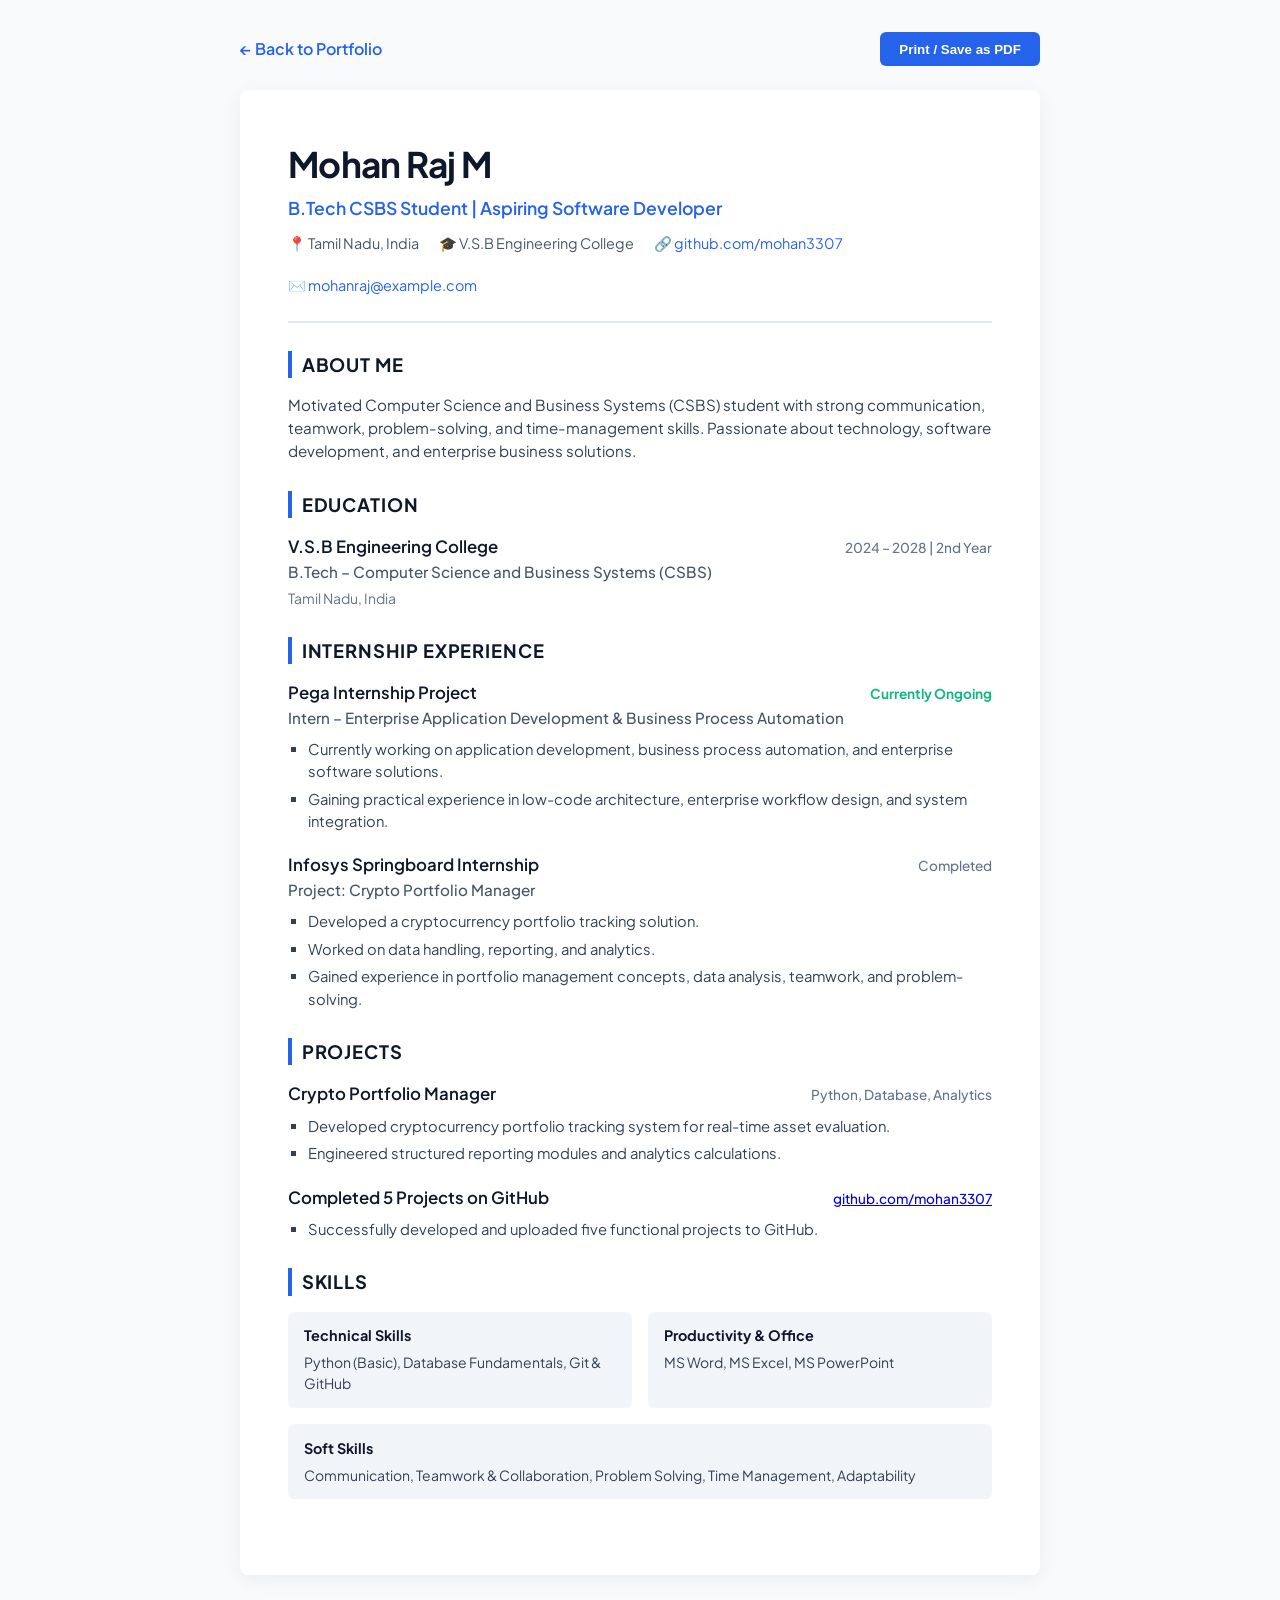
==== assets/resume.html @ 441d29d5 "Initial commit: Mohan Raj M Modern Responsive Portfolio Website" ====
<!DOCTYPE html>
<html lang="en">
<head>
  <meta charset="UTF-8" />
  <meta name="viewport" content="width=device-width, initial-scale=1.0" />
  <title>Mohan Raj M - Resume</title>
  <style>
    @import url('https://fonts.googleapis.com/css2?family=Plus+Jakarta+Sans:wght@400;500;600;700;800&family=JetBrains+Mono:wght@400;500&display=swap');
    
    * {
      box-sizing: border-box;
      margin: 0;
      padding: 0;
    }
    body {
      font-family: 'Plus Jakarta Sans', sans-serif;
      background: #f8fafc;
      color: #1e293b;
      line-height: 1.5;
      padding: 2rem 1rem;
    }
    .resume-container {
      max-width: 800px;
      margin: 0 auto;
      background: #ffffff;
      padding: 3rem;
      border-radius: 8px;
      box-shadow: 0 4px 20px rgba(0,0,0,0.06);
    }
    header {
      border-bottom: 2px solid #e2e8f0;
      padding-bottom: 1.5rem;
      margin-bottom: 1.75rem;
    }
    h1 {
      font-size: 2.2rem;
      color: #0f172a;
      letter-spacing: -0.02em;
    }
    .title-sub {
      font-size: 1.1rem;
      color: #2563eb;
      font-weight: 600;
      margin-top: 0.25rem;
    }
    .contact-row {
      display: flex;
      flex-wrap: wrap;
      gap: 1.25rem;
      margin-top: 0.75rem;
      font-size: 0.9rem;
      color: #475569;
    }
    .contact-row a {
      color: #2563eb;
      text-decoration: none;
    }
    section {
      margin-bottom: 1.75rem;
    }
    h2 {
      font-size: 1.15rem;
      text-transform: uppercase;
      letter-spacing: 0.05em;
      color: #0f172a;
      border-left: 4px solid #2563eb;
      padding-left: 0.6rem;
      margin-bottom: 1rem;
    }
    .exp-item, .edu-item {
      margin-bottom: 1.25rem;
    }
    .exp-header, .edu-header {
      display: flex;
      justify-content: space-between;
      align-items: baseline;
      font-weight: 600;
      color: #0f172a;
      font-size: 1.05rem;
    }
    .role {
      color: #475569;
      font-size: 0.95rem;
      font-weight: 500;
      margin-top: 0.1rem;
    }
    .date-badge {
      font-size: 0.85rem;
      color: #64748b;
      font-weight: 500;
    }
    ul {
      list-style-type: square;
      padding-left: 1.25rem;
      margin-top: 0.5rem;
      color: #334155;
      font-size: 0.925rem;
    }
    li {
      margin-bottom: 0.35rem;
    }
    .skills-grid {
      display: grid;
      grid-template-columns: 1fr 1fr;
      gap: 1rem;
    }
    .skill-category {
      background: #f1f5f9;
      padding: 0.85rem 1rem;
      border-radius: 6px;
    }
    .skill-category strong {
      display: block;
      color: #0f172a;
      font-size: 0.9rem;
      margin-bottom: 0.35rem;
    }
    .skill-category p {
      font-size: 0.875rem;
      color: #334155;
    }
    .print-bar {
      max-width: 800px;
      margin: 0 auto 1.5rem;
      display: flex;
      justify-content: space-between;
      align-items: center;
    }
    .btn-print {
      background: #2563eb;
      color: #ffffff;
      border: none;
      padding: 0.6rem 1.2rem;
      border-radius: 6px;
      font-weight: 600;
      cursor: pointer;
    }
    @media print {
      body {
        background: #ffffff;
        padding: 0;
      }
      .resume-container {
        box-shadow: none;
        padding: 0;
        max-width: 100%;
      }
      .print-bar {
        display: none;
      }
    }
  </style>
</head>
<body>
  <div class="print-bar">
    <a href="../index.html" style="color: #2563eb; text-decoration: none; font-weight: 600;">&larr; Back to Portfolio</a>
    <button class="btn-print" onclick="window.print()">Print / Save as PDF</button>
  </div>

  <div class="resume-container">
    <header>
      <h1>Mohan Raj M</h1>
      <div class="title-sub">B.Tech CSBS Student | Aspiring Software Developer</div>
      <div class="contact-row">
        <span>📍 Tamil Nadu, India</span>
        <span>🎓 V.S.B Engineering College</span>
        <span>🔗 <a href="https://github.com/mohan3307" target="_blank">github.com/mohan3307</a></span>
        <span>✉️ <a href="mailto:mohanraj@example.com">mohanraj@example.com</a></span>
      </div>
    </header>

    <section>
      <h2>About Me</h2>
      <p style="font-size: 0.95rem; color: #334155;">
        Motivated Computer Science and Business Systems (CSBS) student with strong communication, teamwork, problem-solving, and time-management skills. Passionate about technology, software development, and enterprise business solutions.
      </p>
    </section>

    <section>
      <h2>Education</h2>
      <div class="edu-item">
        <div class="edu-header">
          <span>V.S.B Engineering College</span>
          <span class="date-badge">2024 – 2028 | 2nd Year</span>
        </div>
        <div class="role">B.Tech – Computer Science and Business Systems (CSBS)</div>
        <p style="font-size: 0.875rem; color: #64748b; margin-top: 0.25rem;">Tamil Nadu, India</p>
      </div>
    </section>

    <section>
      <h2>Internship Experience</h2>
      <div class="exp-item">
        <div class="exp-header">
          <span>Pega Internship Project</span>
          <span class="date-badge" style="color: #10b981; font-weight: 700;">Currently Ongoing</span>
        </div>
        <div class="role">Intern – Enterprise Application Development & Business Process Automation</div>
        <ul>
          <li>Currently working on application development, business process automation, and enterprise software solutions.</li>
          <li>Gaining practical experience in low-code architecture, enterprise workflow design, and system integration.</li>
        </ul>
      </div>

      <div class="exp-item">
        <div class="exp-header">
          <span>Infosys Springboard Internship</span>
          <span class="date-badge">Completed</span>
        </div>
        <div class="role">Project: Crypto Portfolio Manager</div>
        <ul>
          <li>Developed a cryptocurrency portfolio tracking solution.</li>
          <li>Worked on data handling, reporting, and analytics.</li>
          <li>Gained experience in portfolio management concepts, data analysis, teamwork, and problem-solving.</li>
        </ul>
      </div>
    </section>

    <section>
      <h2>Projects</h2>
      <div class="exp-item">
        <div class="exp-header">
          <span>Crypto Portfolio Manager</span>
          <span class="date-badge">Python, Database, Analytics</span>
        </div>
        <ul>
          <li>Developed cryptocurrency portfolio tracking system for real-time asset evaluation.</li>
          <li>Engineered structured reporting modules and analytics calculations.</li>
        </ul>
      </div>
      <div class="exp-item">
        <div class="exp-header">
          <span>Completed 5 Projects on GitHub</span>
          <span class="date-badge"><a href="https://github.com/mohan3307" target="_blank">github.com/mohan3307</a></span>
        </div>
        <ul>
          <li>Successfully developed and uploaded five functional projects to GitHub.</li>
        </ul>
      </div>
    </section>

    <section>
      <h2>Skills</h2>
      <div class="skills-grid">
        <div class="skill-category">
          <strong>Technical Skills</strong>
          <p>Python (Basic), Database Fundamentals, Git & GitHub</p>
        </div>
        <div class="skill-category">
          <strong>Productivity & Office</strong>
          <p>MS Word, MS Excel, MS PowerPoint</p>
        </div>
        <div class="skill-category" style="grid-column: span 2;">
          <strong>Soft Skills</strong>
          <p>Communication, Teamwork & Collaboration, Problem Solving, Time Management, Adaptability</p>
        </div>
      </div>
    </section>
  </div>
</body>
</html>
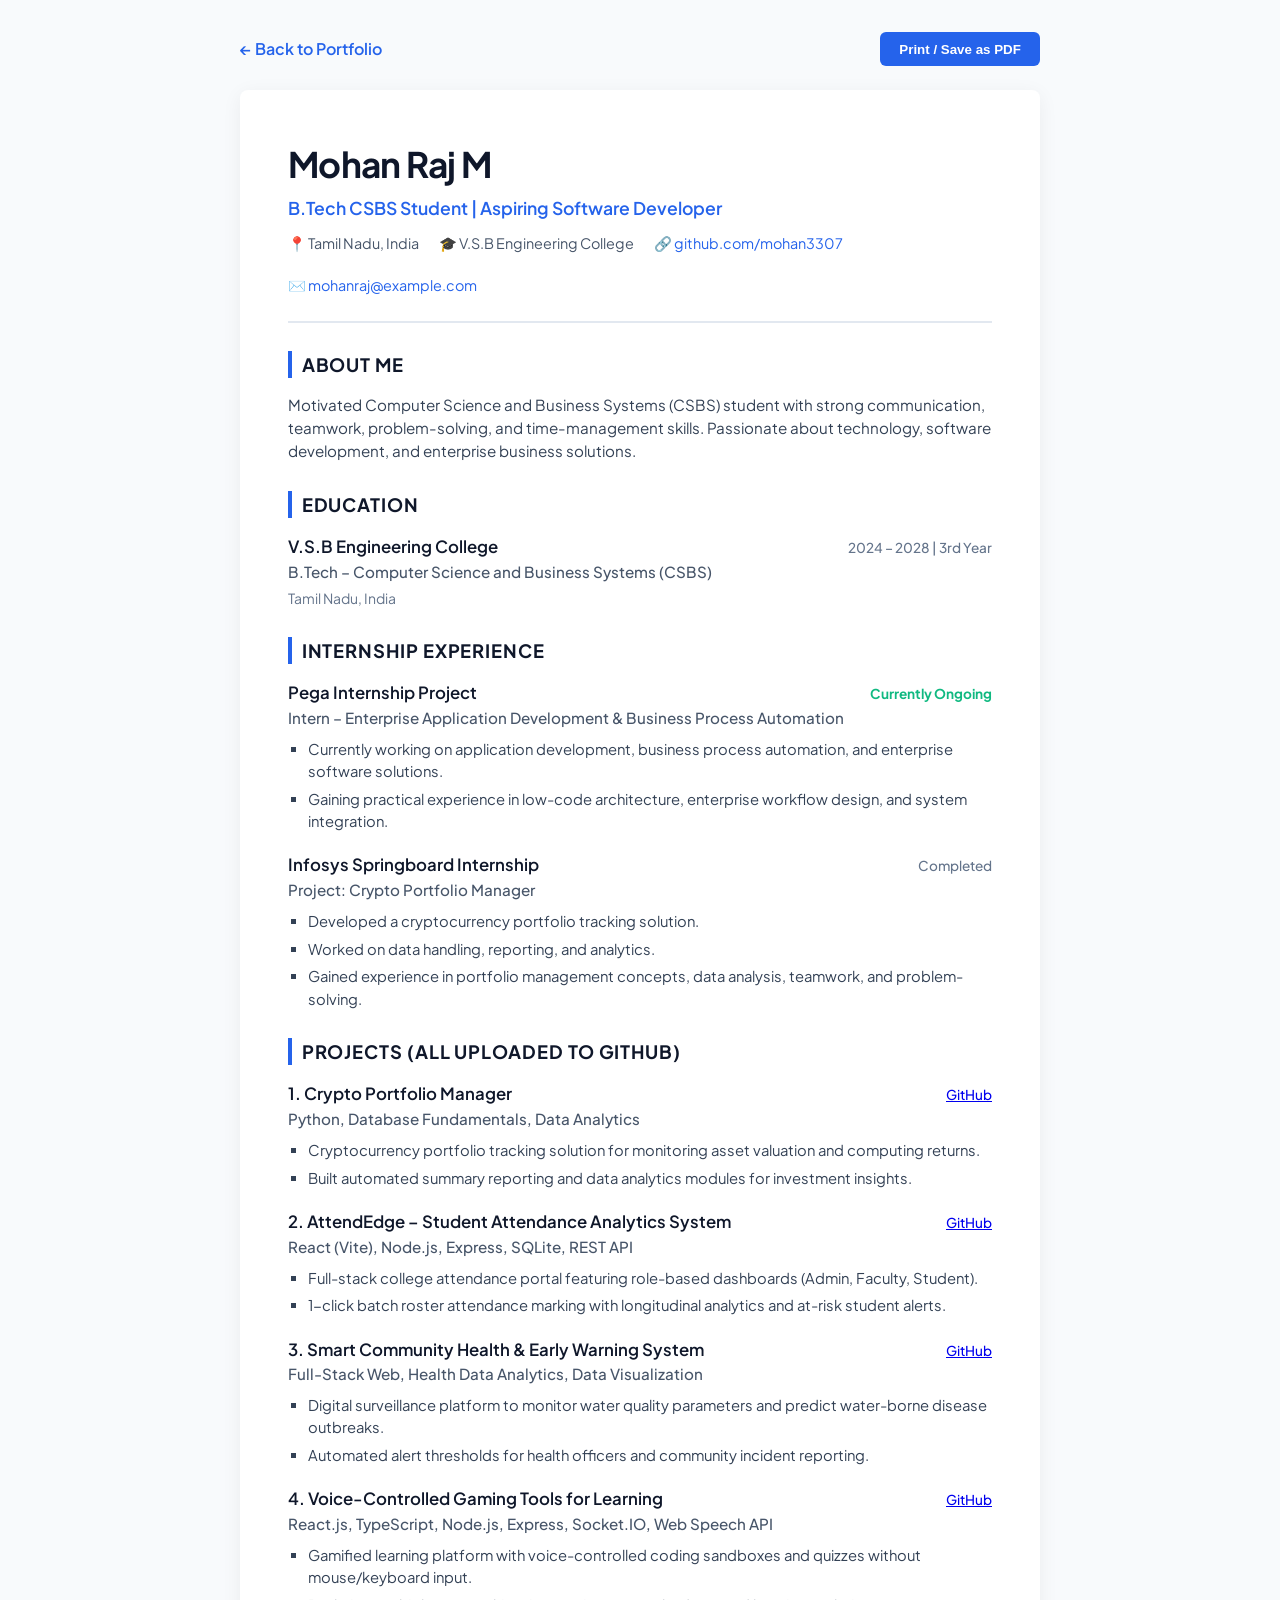
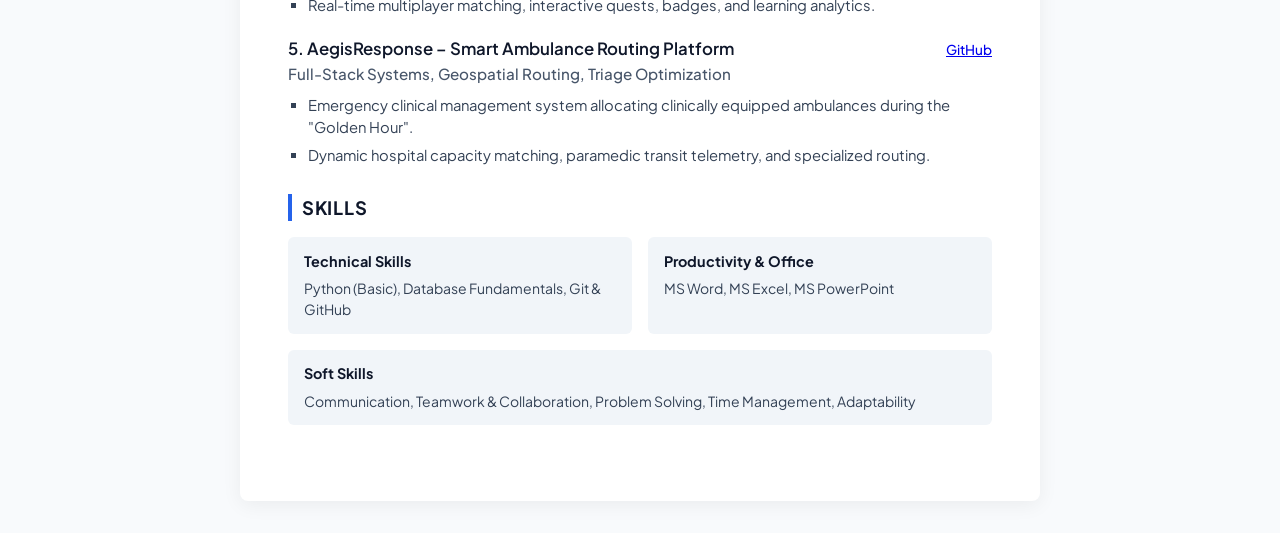
==== commit ea3c0655: "Update portfolio to 3rd Year and add 5 GitHub project details with repository links" ====
--- a/assets/resume.html
+++ b/assets/resume.html
@@ -181,7 +181,7 @@
       <div class="edu-item">
         <div class="edu-header">
           <span>V.S.B Engineering College</span>
-          <span class="date-badge">2024 – 2028 | 2nd Year</span>
+          <span class="date-badge">2024 – 2028 | 3rd Year</span>
         </div>
         <div class="role">B.Tech – Computer Science and Business Systems (CSBS)</div>
         <p style="font-size: 0.875rem; color: #64748b; margin-top: 0.25rem;">Tamil Nadu, India</p>
@@ -217,24 +217,64 @@
     </section>
 
     <section>
-      <h2>Projects</h2>
-      <div class="exp-item">
-        <div class="exp-header">
-          <span>Crypto Portfolio Manager</span>
-          <span class="date-badge">Python, Database, Analytics</span>
-        </div>
-        <ul>
-          <li>Developed cryptocurrency portfolio tracking system for real-time asset evaluation.</li>
-          <li>Engineered structured reporting modules and analytics calculations.</li>
-        </ul>
-      </div>
-      <div class="exp-item">
-        <div class="exp-header">
-          <span>Completed 5 Projects on GitHub</span>
-          <span class="date-badge"><a href="https://github.com/mohan3307" target="_blank">github.com/mohan3307</a></span>
-        </div>
-        <ul>
-          <li>Successfully developed and uploaded five functional projects to GitHub.</li>
+      <h2>Projects (All Uploaded to GitHub)</h2>
+      <div class="exp-item">
+        <div class="exp-header">
+          <span>1. Crypto Portfolio Manager</span>
+          <span class="date-badge"><a href="https://github.com/mohan3307/Crypto-Portfolio-Manager" target="_blank">GitHub</a></span>
+        </div>
+        <div class="role">Python, Database Fundamentals, Data Analytics</div>
+        <ul>
+          <li>Cryptocurrency portfolio tracking solution for monitoring asset valuation and computing returns.</li>
+          <li>Built automated summary reporting and data analytics modules for investment insights.</li>
+        </ul>
+      </div>
+
+      <div class="exp-item">
+        <div class="exp-header">
+          <span>2. AttendEdge – Student Attendance Analytics System</span>
+          <span class="date-badge"><a href="https://github.com/mohan3307/Automated-student-attendance-monitoring-and-analytics-system-for-colleges" target="_blank">GitHub</a></span>
+        </div>
+        <div class="role">React (Vite), Node.js, Express, SQLite, REST API</div>
+        <ul>
+          <li>Full-stack college attendance portal featuring role-based dashboards (Admin, Faculty, Student).</li>
+          <li>1-click batch roster attendance marking with longitudinal analytics and at-risk student alerts.</li>
+        </ul>
+      </div>
+
+      <div class="exp-item">
+        <div class="exp-header">
+          <span>3. Smart Community Health & Early Warning System</span>
+          <span class="date-badge"><a href="https://github.com/mohan3307/Smart-Community-Health-Monitoring-and-Early-Warning-System-for-Water-Borne-Diseases" target="_blank">GitHub</a></span>
+        </div>
+        <div class="role">Full-Stack Web, Health Data Analytics, Data Visualization</div>
+        <ul>
+          <li>Digital surveillance platform to monitor water quality parameters and predict water-borne disease outbreaks.</li>
+          <li>Automated alert thresholds for health officers and community incident reporting.</li>
+        </ul>
+      </div>
+
+      <div class="exp-item">
+        <div class="exp-header">
+          <span>4. Voice-Controlled Gaming Tools for Learning</span>
+          <span class="date-badge"><a href="https://github.com/mohan3307/Voice-Controlled-Gaming-Tools-for-Enhanced-Learning-in-the-Skill-Ecosystem" target="_blank">GitHub</a></span>
+        </div>
+        <div class="role">React.js, TypeScript, Node.js, Express, Socket.IO, Web Speech API</div>
+        <ul>
+          <li>Gamified learning platform with voice-controlled coding sandboxes and quizzes without mouse/keyboard input.</li>
+          <li>Real-time multiplayer matching, interactive quests, badges, and learning analytics.</li>
+        </ul>
+      </div>
+
+      <div class="exp-item">
+        <div class="exp-header">
+          <span>5. AegisResponse – Smart Ambulance Routing Platform</span>
+          <span class="date-badge"><a href="https://github.com/mohan3307/Smart-Ambulance-Allocation-Hospital-Routing" target="_blank">GitHub</a></span>
+        </div>
+        <div class="role">Full-Stack Systems, Geospatial Routing, Triage Optimization</div>
+        <ul>
+          <li>Emergency clinical management system allocating clinically equipped ambulances during the "Golden Hour".</li>
+          <li>Dynamic hospital capacity matching, paramedic transit telemetry, and specialized routing.</li>
         </ul>
       </div>
     </section>
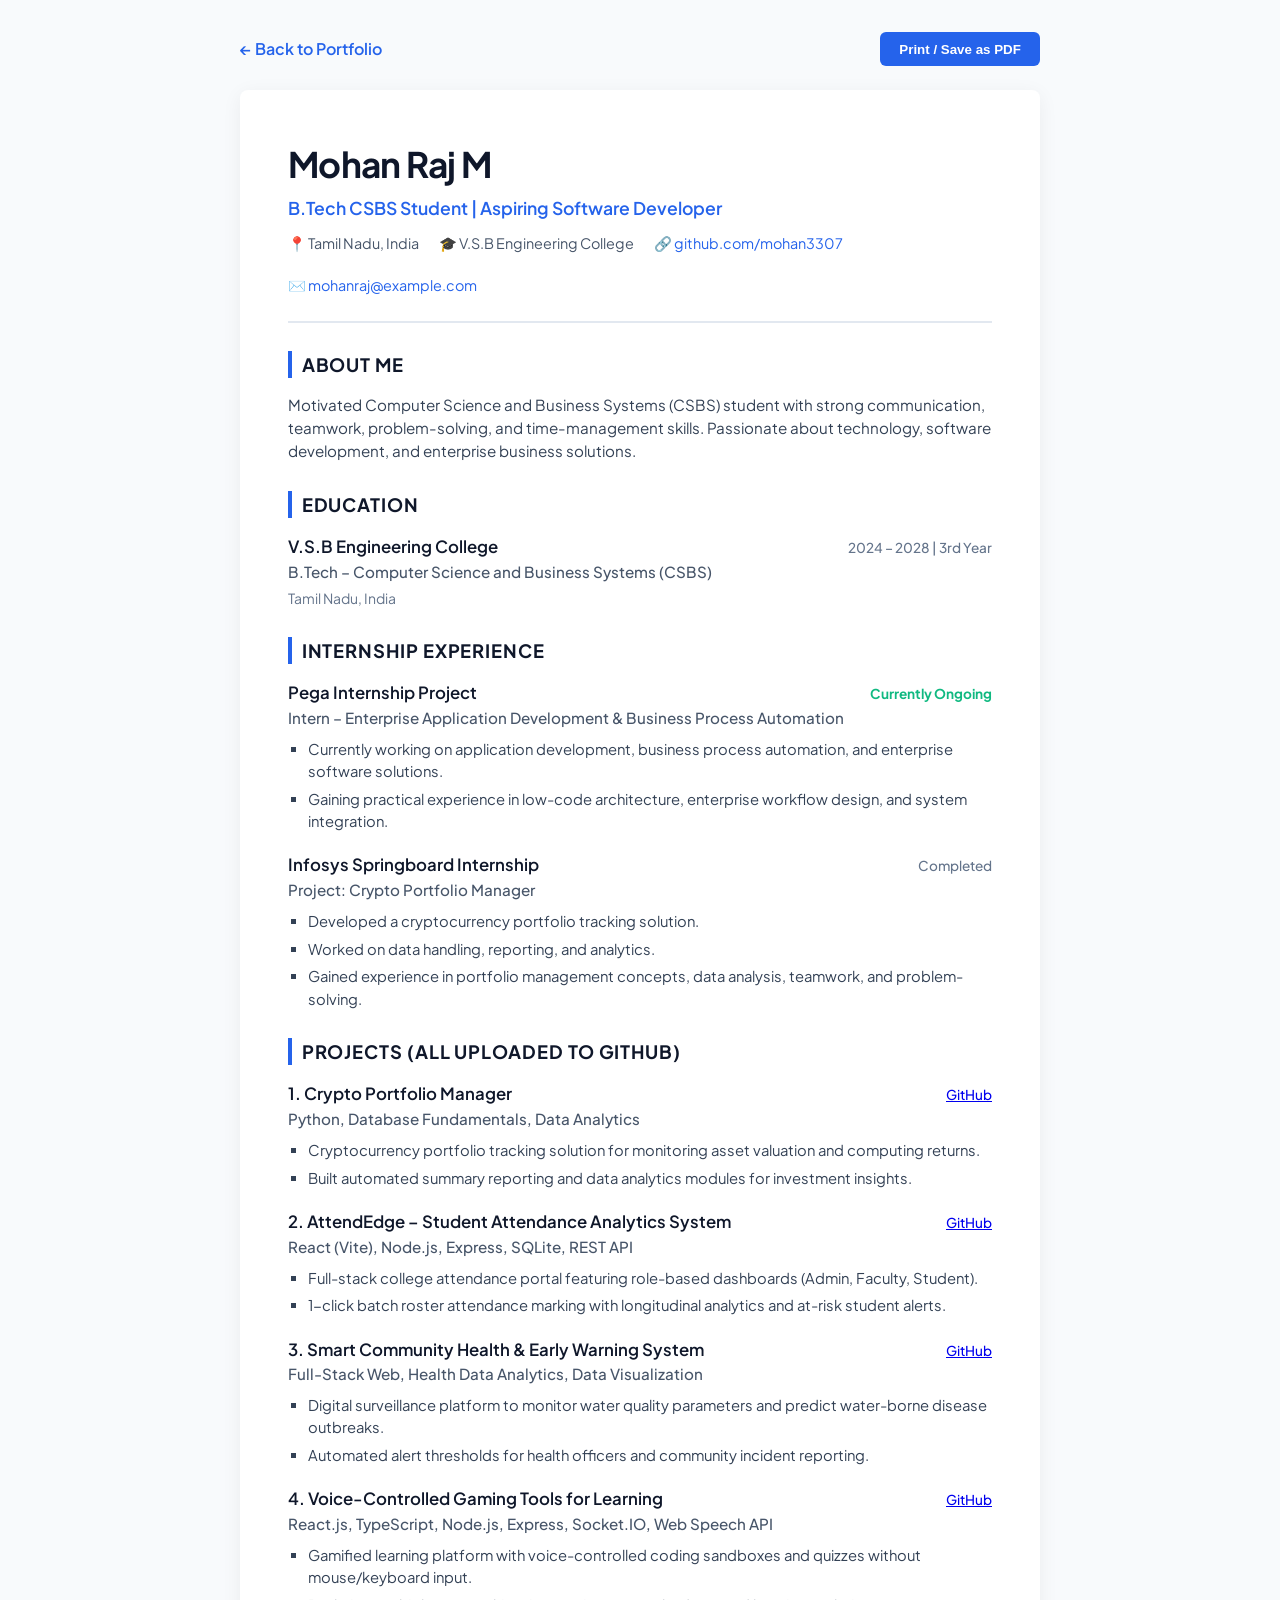
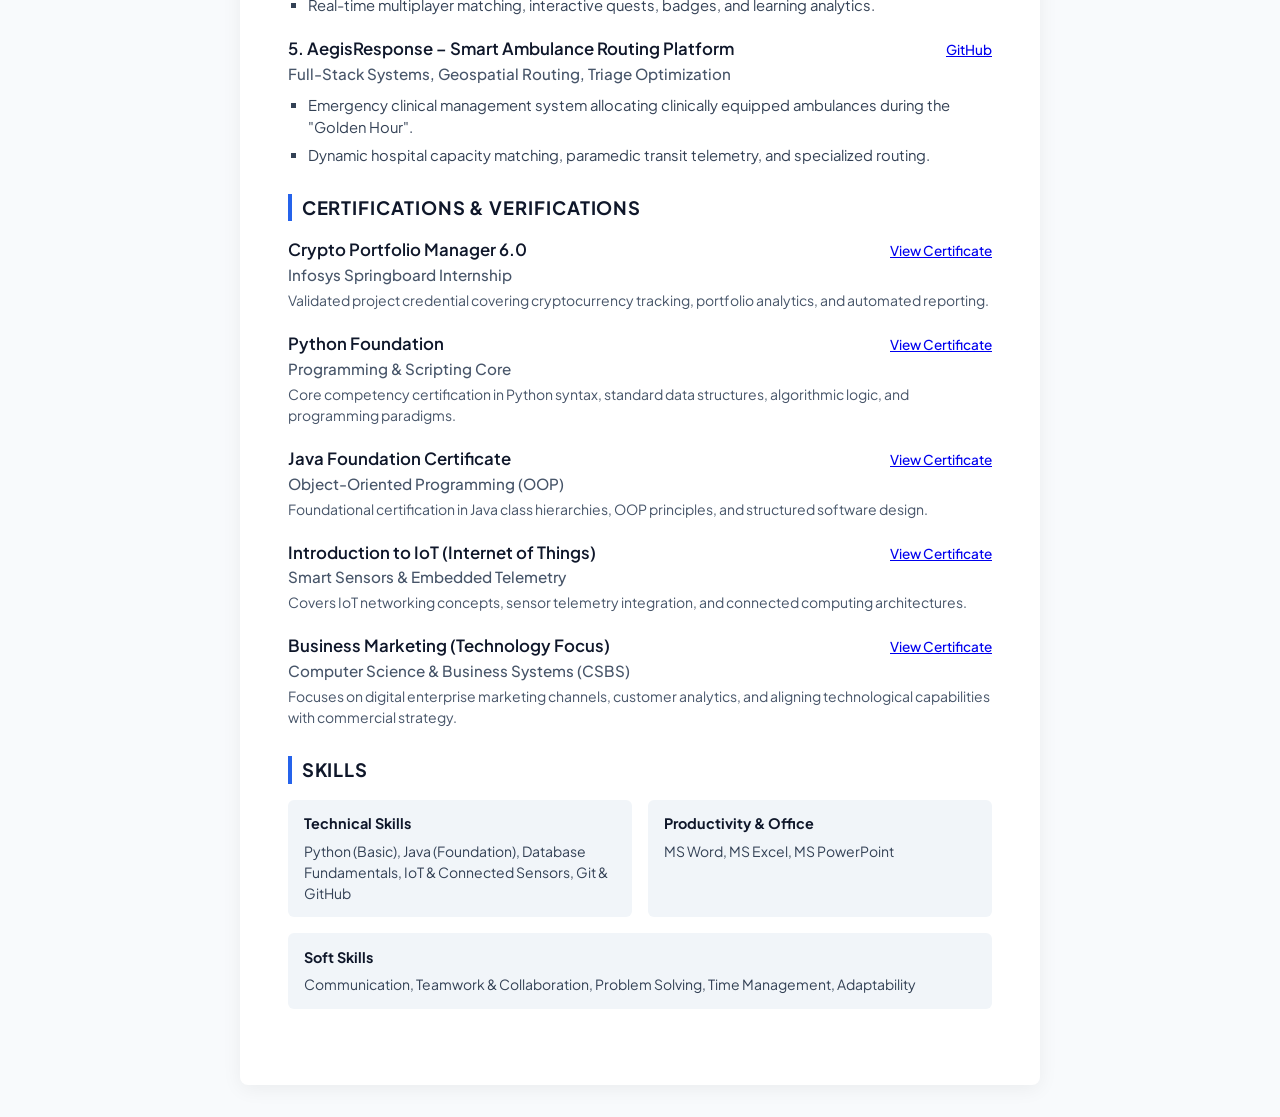
==== commit 93642eeb: "Add verified certificates section, technical skills, and updated resume" ====
--- a/assets/resume.html
+++ b/assets/resume.html
@@ -280,11 +280,59 @@
     </section>
 
     <section>
+      <h2>Certifications & Verifications</h2>
+      <div class="exp-item">
+        <div class="exp-header">
+          <span>Crypto Portfolio Manager 6.0</span>
+          <span class="date-badge"><a href="https://drive.google.com/file/d/1mbTqsOaohlPDAHmf7799F5nx_HiTpsow/view?usp=sharing" target="_blank">View Certificate</a></span>
+        </div>
+        <div class="role">Infosys Springboard Internship</div>
+        <p style="font-size: 0.875rem; color: #475569; margin-top: 0.2rem;">Validated project credential covering cryptocurrency tracking, portfolio analytics, and automated reporting.</p>
+      </div>
+
+      <div class="exp-item">
+        <div class="exp-header">
+          <span>Python Foundation</span>
+          <span class="date-badge"><a href="https://drive.google.com/file/d/14-gyQyoxGuEcVp-OJ0Ofa-xTWuLWTqNa/view?usp=sharing" target="_blank">View Certificate</a></span>
+        </div>
+        <div class="role">Programming & Scripting Core</div>
+        <p style="font-size: 0.875rem; color: #475569; margin-top: 0.2rem;">Core competency certification in Python syntax, standard data structures, algorithmic logic, and programming paradigms.</p>
+      </div>
+
+      <div class="exp-item">
+        <div class="exp-header">
+          <span>Java Foundation Certificate</span>
+          <span class="date-badge"><a href="https://drive.google.com/file/d/1uRQedH5jAiWvIgB-_e17cIquVSX8bsIM/view?usp=sharing" target="_blank">View Certificate</a></span>
+        </div>
+        <div class="role">Object-Oriented Programming (OOP)</div>
+        <p style="font-size: 0.875rem; color: #475569; margin-top: 0.2rem;">Foundational certification in Java class hierarchies, OOP principles, and structured software design.</p>
+      </div>
+
+      <div class="exp-item">
+        <div class="exp-header">
+          <span>Introduction to IoT (Internet of Things)</span>
+          <span class="date-badge"><a href="https://drive.google.com/file/d/1oMsGdQzun1NAuBCRxzlFfXgCDNu-CXlD/view?usp=sharing" target="_blank">View Certificate</a></span>
+        </div>
+        <div class="role">Smart Sensors & Embedded Telemetry</div>
+        <p style="font-size: 0.875rem; color: #475569; margin-top: 0.2rem;">Covers IoT networking concepts, sensor telemetry integration, and connected computing architectures.</p>
+      </div>
+
+      <div class="exp-item">
+        <div class="exp-header">
+          <span>Business Marketing (Technology Focus)</span>
+          <span class="date-badge"><a href="https://drive.google.com/file/d/1NVY1dHYs9d-bNRPw_4jtpLJaUehzNgG2/view?usp=sharing" target="_blank">View Certificate</a></span>
+        </div>
+        <div class="role">Computer Science & Business Systems (CSBS)</div>
+        <p style="font-size: 0.875rem; color: #475569; margin-top: 0.2rem;">Focuses on digital enterprise marketing channels, customer analytics, and aligning technological capabilities with commercial strategy.</p>
+      </div>
+    </section>
+
+    <section>
       <h2>Skills</h2>
       <div class="skills-grid">
         <div class="skill-category">
           <strong>Technical Skills</strong>
-          <p>Python (Basic), Database Fundamentals, Git & GitHub</p>
+          <p>Python (Basic), Java (Foundation), Database Fundamentals, IoT & Connected Sensors, Git & GitHub</p>
         </div>
         <div class="skill-category">
           <strong>Productivity & Office</strong>
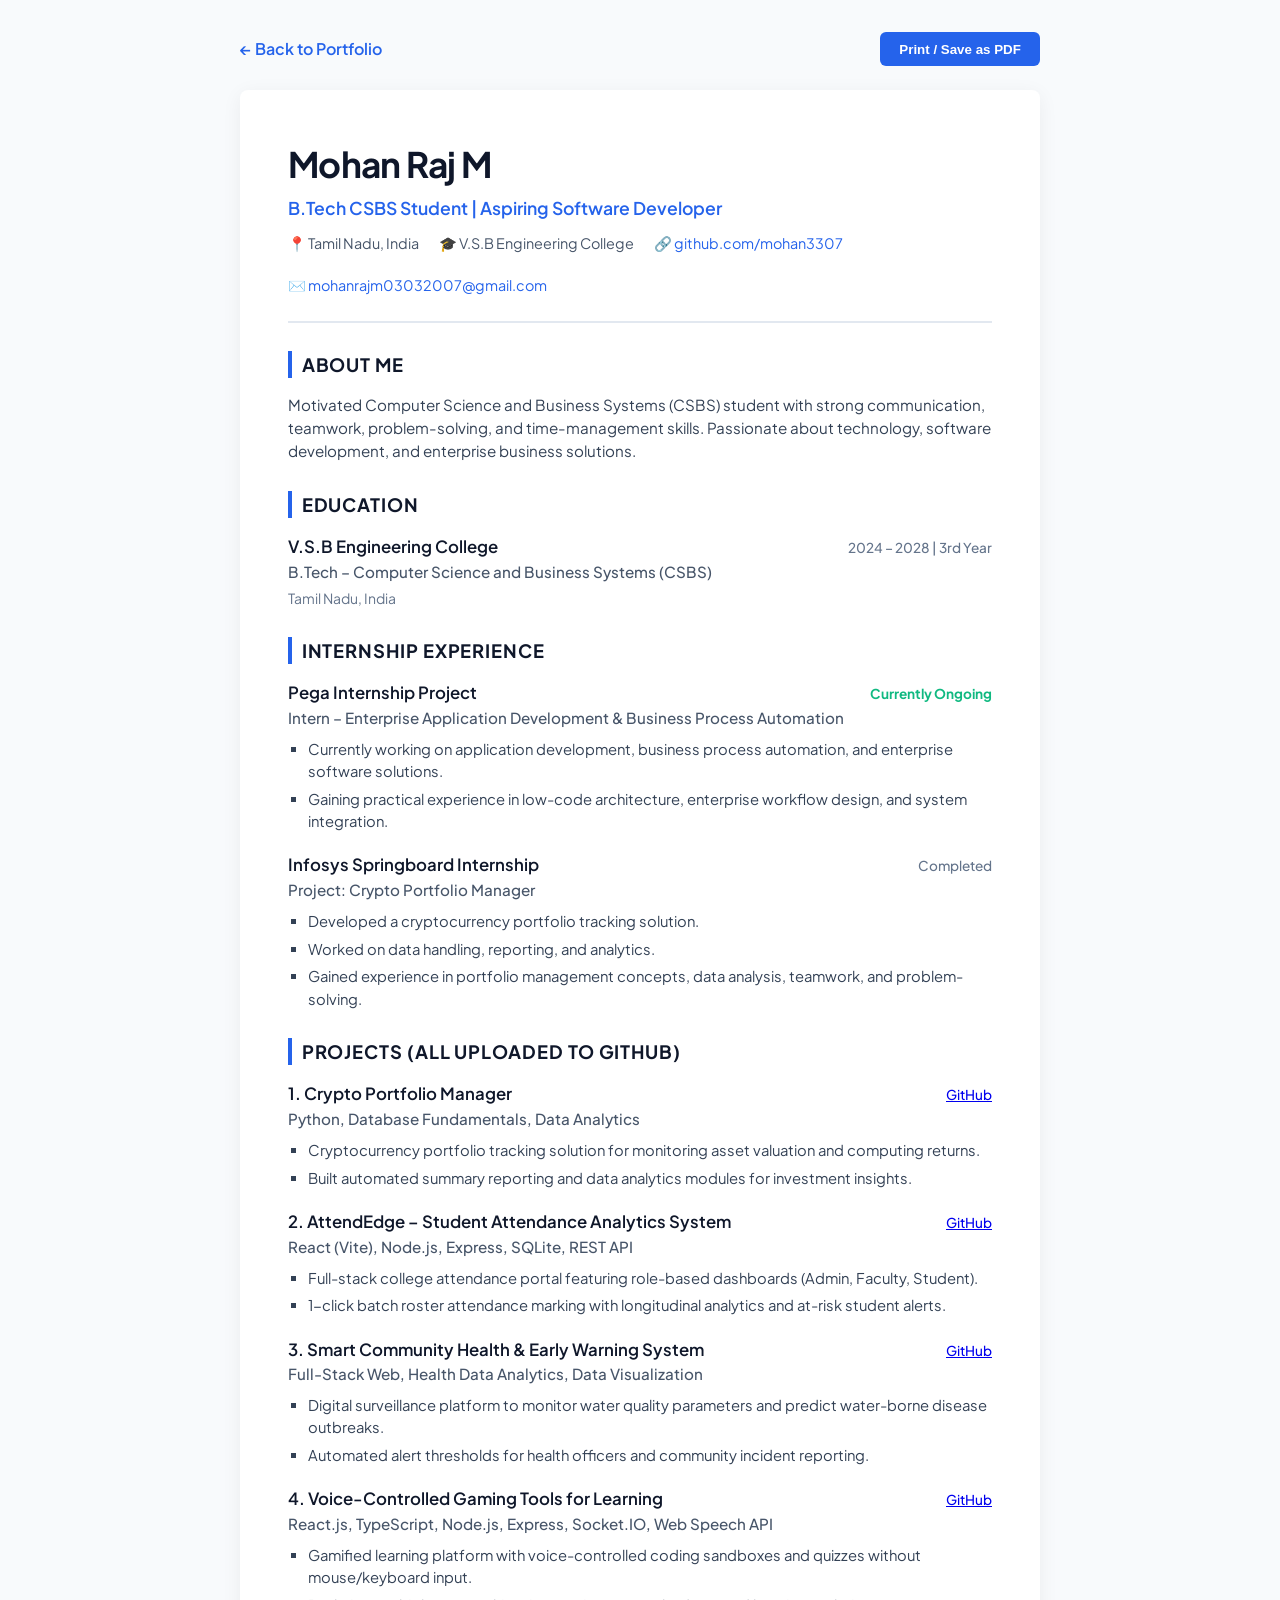
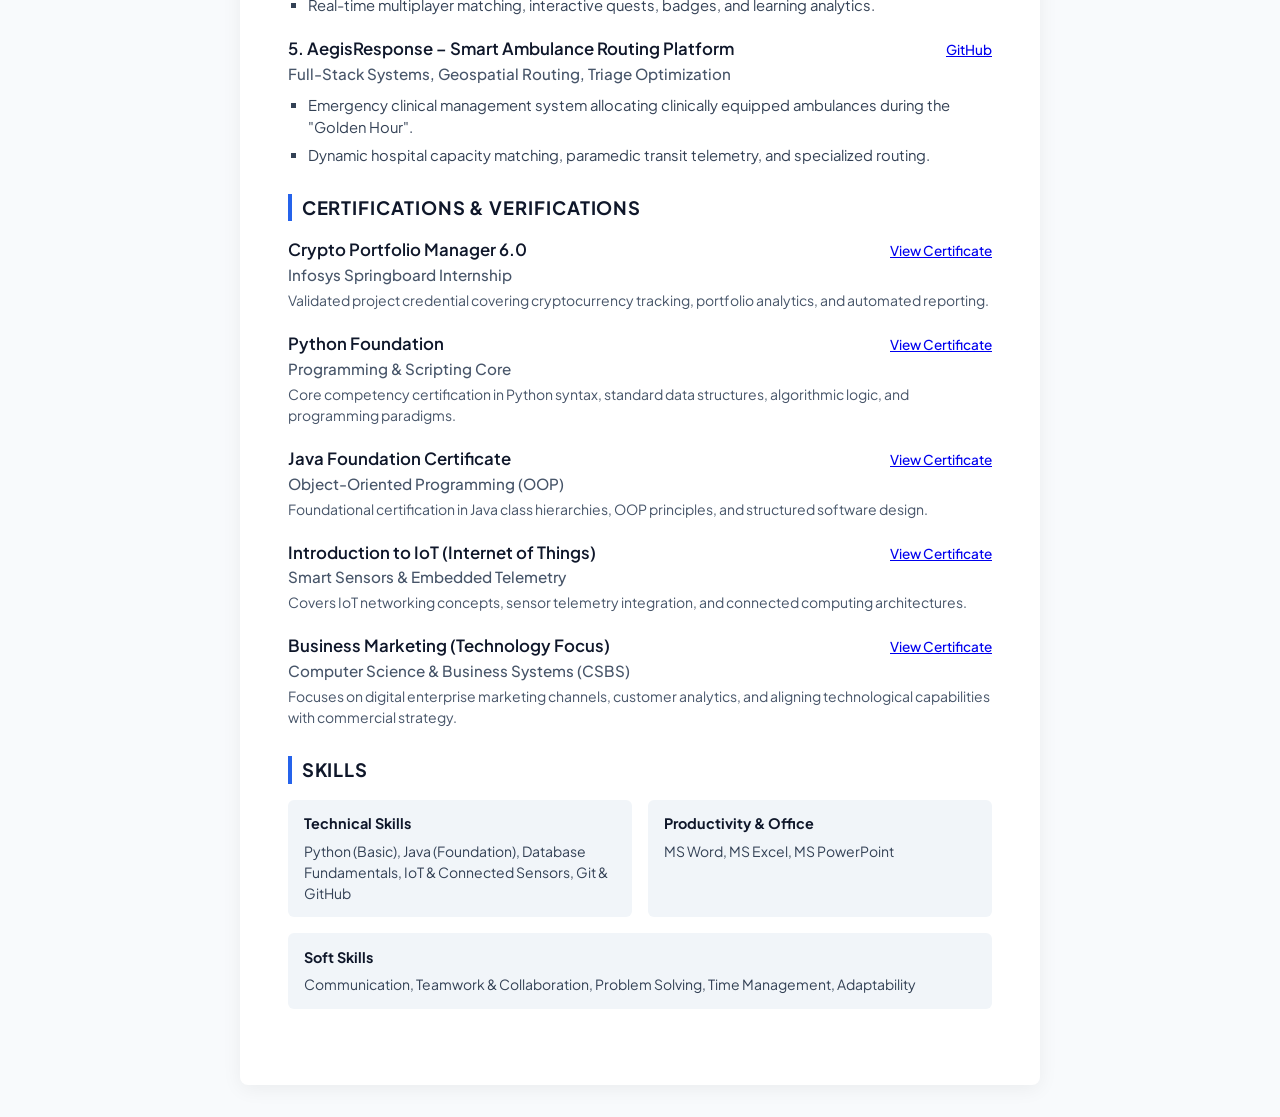
==== commit 82ed75c6: "Update contact email to mohanrajm03032007@gmail.com across all portfolio files, scripts, and resumes" ====
--- a/assets/resume.html
+++ b/assets/resume.html
@@ -165,7 +165,7 @@
         <span>📍 Tamil Nadu, India</span>
         <span>🎓 V.S.B Engineering College</span>
         <span>🔗 <a href="https://github.com/mohan3307" target="_blank">github.com/mohan3307</a></span>
-        <span>✉️ <a href="mailto:mohanraj@example.com">mohanraj@example.com</a></span>
+        <span>✉️ <a href="mailto:mohanrajm03032007@gmail.com">mohanrajm03032007@gmail.com</a></span>
       </div>
     </header>
 
